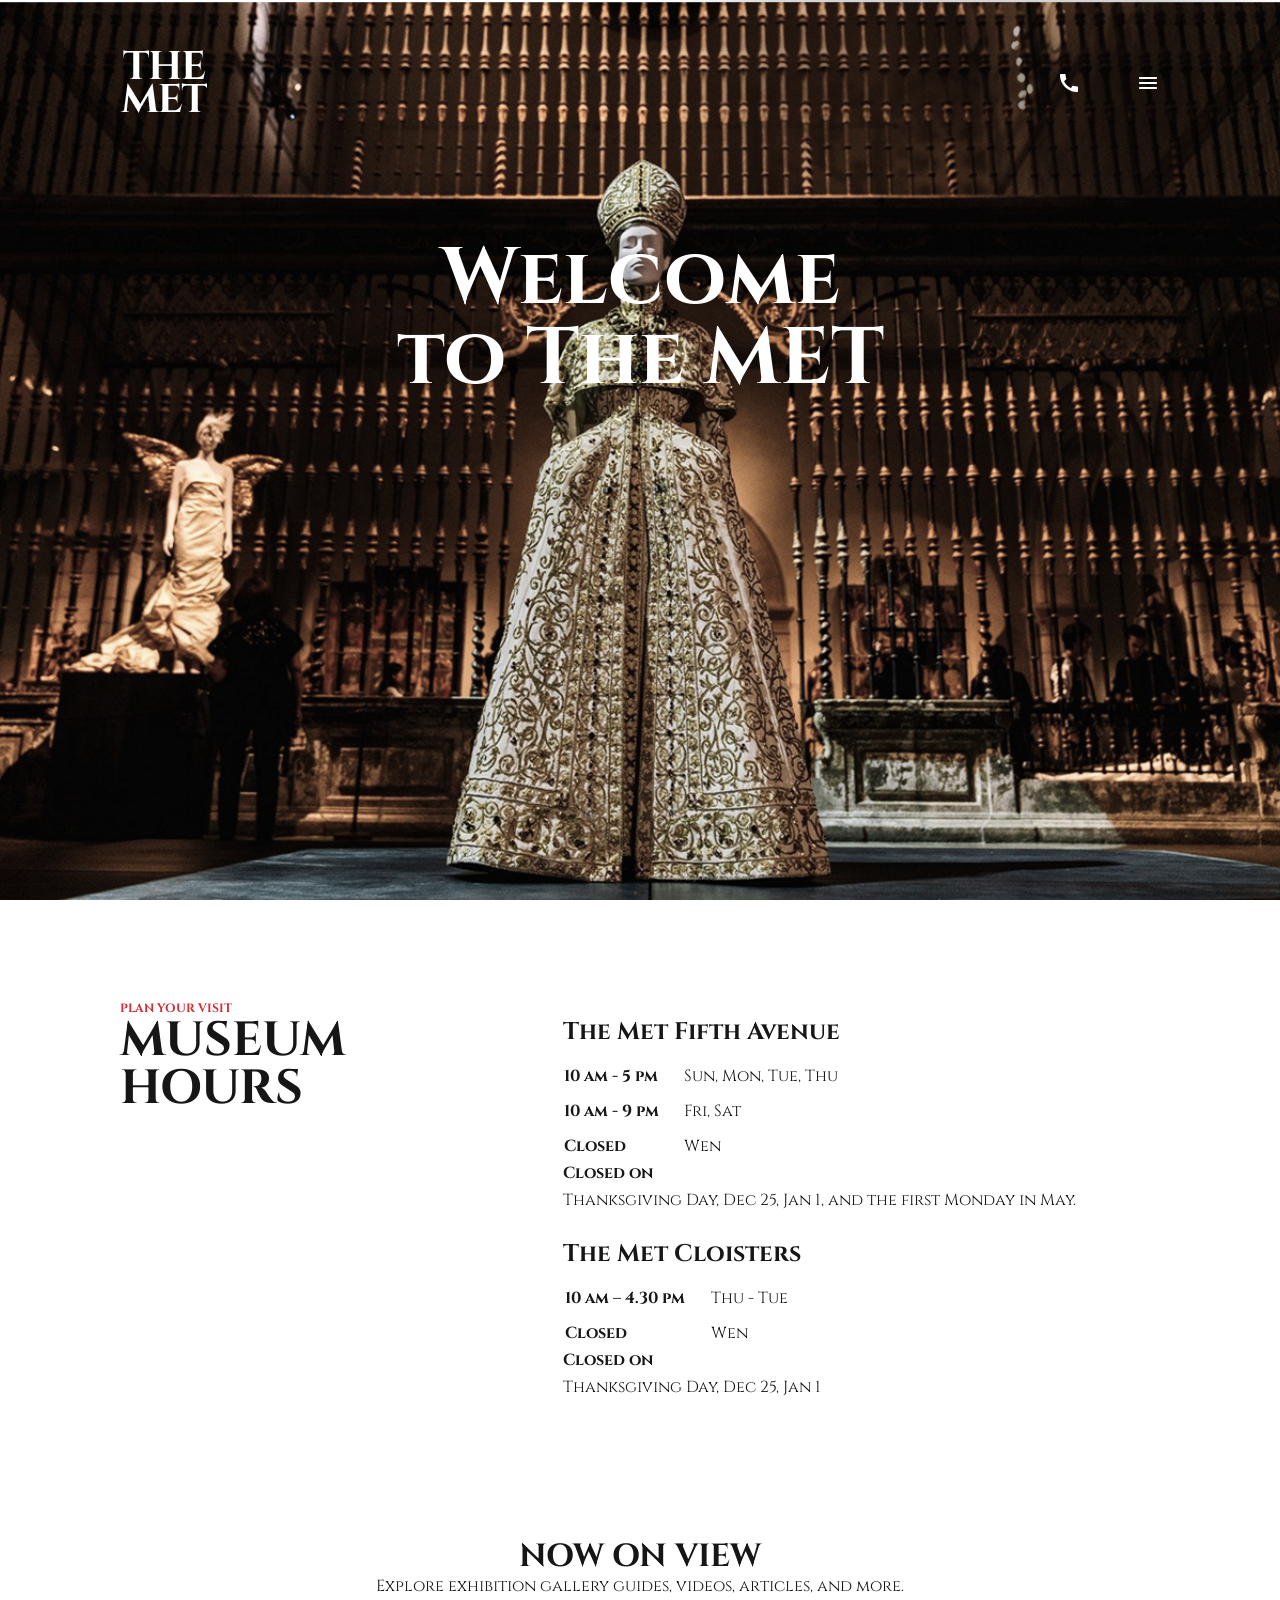
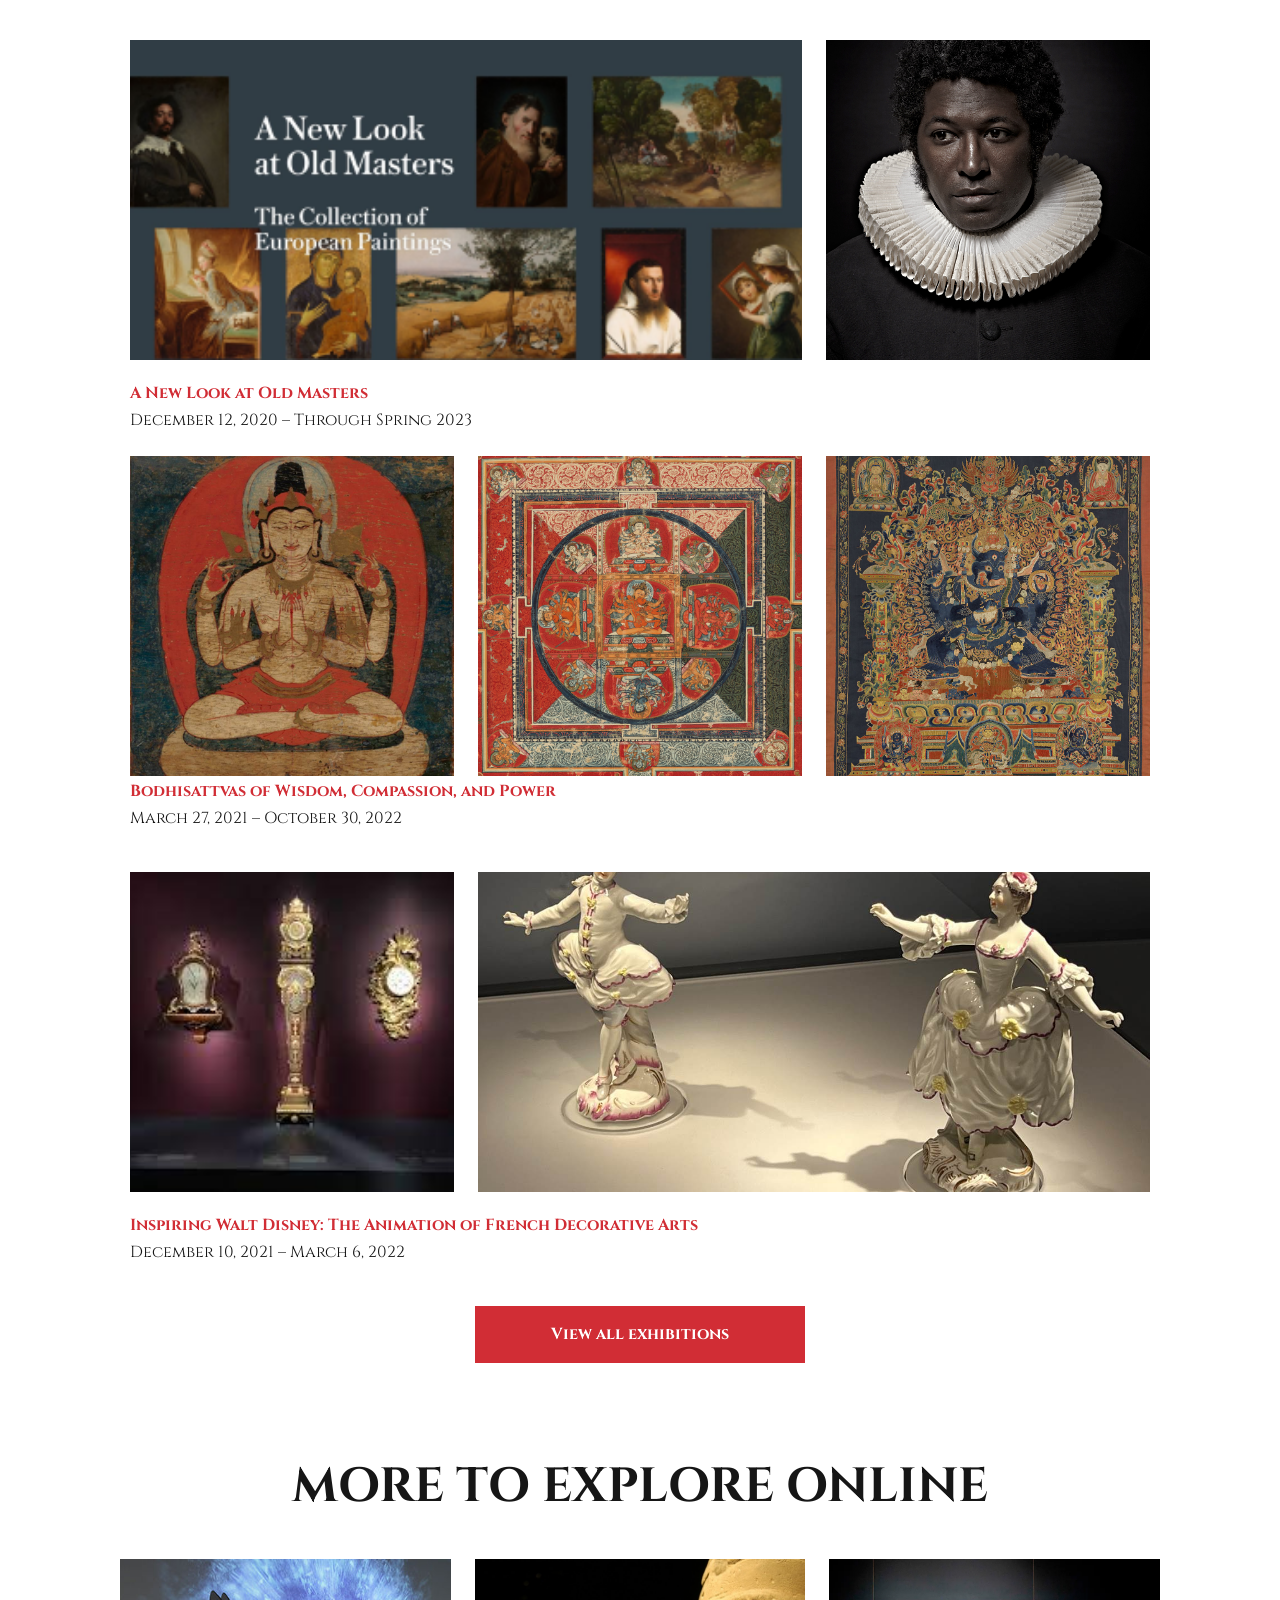
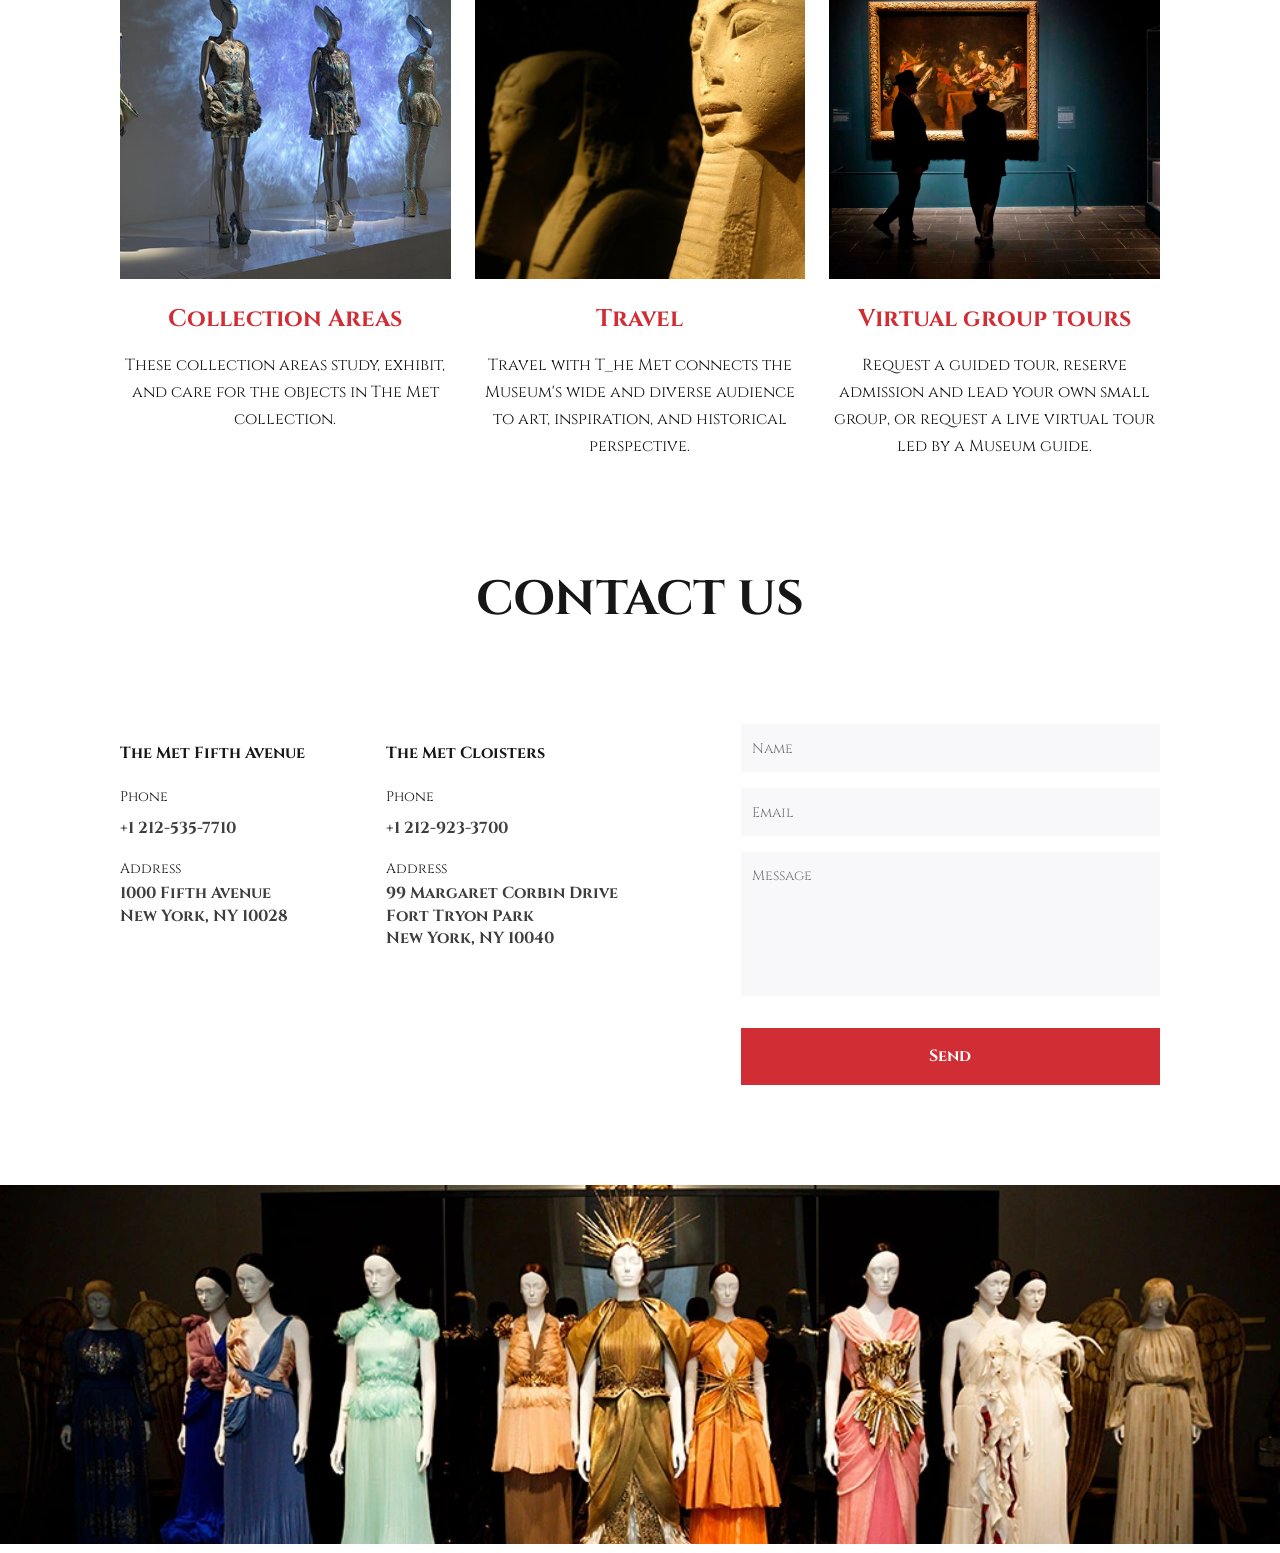
==== index.html @ 15f230c7 "make build" ====
<!doctype html><html lang="en" class="page"><head><meta charset="utf-8"><meta name="viewport" content="width=device-width, initial-scale=1.0"><title>THE MET</title><link rel="preconnect" href="https://fonts.googleapis.com"><link rel="preconnect" href="https://fonts.gstatic.com"><link href="https://fonts.googleapis.com/css2?family=Cinzel:wght@400..900&display=swap" rel="stylesheet"><link rel="stylesheet" href="index.8cf50c4e.css"><link rel="icon" type="image/x-icon" href="THE%20MET.6ae6bd70.png"><script src="index.cabb280d.js" defer></script></head><body class="page__body"> <header class="header"> <div class="top-bar"> <a href="#" class="logo-link"> <img src="THE%20MET.6ae6bd70.png" alt="MET logo" class="logo-img"> </a> <div class="top-bar__icons"> <div class="phone-wrapper"> <a href="#" class="icon icon--phone"></a> <div class="top-bar__numbers"> <p class="top-bar__numbers__phone-description"> THE MET FIFTH AVENUE </p> <a href="tel:+1 212-535-7710" class="numbers__phone-number"> +1 212-535-7710 </a> <p class="top-bar__numbers__phone-description"> THE MET CLOISTERS </p> <a href="tel:+1 212-923-3700" class="numbers__phone-number"> +1 212-923-3700 </a> </div> </div> <a href="#menu" class="icon icon--menu"></a> </div> </div> <h1 class="top-bar__title"> Welcome <br> to The MET </h1> </header> <aside id="menu" class="menu page__menu"> <div class="top-bar"> <a href="#" class="logo-link"> <img src="THE%20MET.6ae6bd70.png" alt="MET logo"> </a> <a href="#" class="icon icon--close"></a> </div> <div class="menu__content"> <nav class="nav"> <ul class="nav__list"> <li class="nav__item"> <a class="nav__link" href="#H"> HOME </a> </li> <li class="nav__item"> <a class="nav__link" href="#ABOUT-US"> ABOUT US </a> </li> <li class="nav__item"> <a class="nav__link" href="#NOW-ON-VIEW"> NOW ON VIEW </a> </li> <li class="nav__item"> <a class="nav__link" href="#EXPLORE-ONELINE"> EXPLORE ONELINE </a> </li> <li class="nav__item"> <a class="nav__link" href="#CONTACTS"> CONTACTS </a> </li> </ul> </nav> <p class="menu__phone-description">THE MET FIFTH AVENUE</p> <a href="tel:+1 212-535-7710" class="menu__phone-number"> +1 212-535-7710 </a> <p class="menu__phone-description">THE MET CLOISTERS</p> <a href="tel:+1 212-923-3700" class="menu__phone-number"> +1 212-923-3700 </a> <a href="#" class="call-to-order"> <span class="call-to-order--text">CALL TO ORDER</span> </a> </div> </aside> <main> <section class="about-us" id="ABOUT-US"> <span class="about-us__subtitle">Plan your visit</span> <h2 class="section__title">Museum hours</h2> <div class="about-us__content"> <h3 class="about-us__schedule__title">The Met Fifth Avenue</h3> <div class="grid-wrapper"> <ul class="work-time"> <li class="work-time__element">10 am - 5 pm</li> <li class="work-time__element">10 am - 9 pm</li> <li class="work-time__element">Closed</li> </ul> <ul class="work-days"> <li class="work-days__element">Sun, Mon, Tue, Thu</li> <li class="work-days__element">Fri, Sat</li> <li class="work-days__element">Wen</li> </ul> </div> <span class="closed-on">Closed on</span> <p class="closed-on-days"> Thanksgiving Day, Dec 25, Jan 1, and the first Monday in May. </p> <h3 class="about-us__cloisters__title">The Met Cloisters</h3> <div class="cinczel__grid-wrapper"> <ul class="work-time"> <li class="work-time__element">10 am – 4.30 pm</li> <li class="work-time__element">Closed</li> </ul> <ul class="work-days"> <li class="work-days__element">Thu - Tue</li> <li class="work-days__element">Wen</li> </ul> </div> <span class="closed-on">Closed on</span> <p class="closed-on-days">Thanksgiving Day, Dec 25, Jan 1</p> </div> </section> <section class="now-on-view" id="NOW-ON-VIEW"> <div class="now-on-view__wrapper"> <h2 class="now-on-view__title title">Now On View</h2> <span class="now-on-view__subtitle subtitle"> Explore exhibition gallery guides, videos, articles, and more. </span> <article class="category"> <div class="category__photos"> <a href="#" class="category__link category__link--wide"> <img src="works.ef7b25f0.png" alt="photo" class="category__photo category__photo--wide"> </a> <a href="#" class="category__link category__link--square"> <img src="photo2.b50f4a72.png" alt="photo" class="category__photo category__photo--square"> </a> </div> <h3 class="category__description">A New Look at Old Masters</h3> <span class="category__data"> December 12, 2020 – Through Spring 2023 </span> </article> <article class="category"> <div class="category__photos category__photos--mid"> <a href="#" class="category__link category__link--small"> <img src="photo3.63964878.png" alt="photo" class="category__photo category__photo--small"> </a> <a href="#" class="category__link category__link--small"> <img src="photo4.34d920ac.png" alt="photo" class="category__photo category__photo--small"> </a> <a href="#" class="category__link category__link--none"> <img src="photo5.73bccd0c.png" alt="photo" class="category__photo category__photo--small"> </a> </div> <h3 class="category__description"> Bodhisattvas of Wisdom, Compassion, and Power </h3> <span class="category__data"> March 27, 2021 – October 30, 2022 </span> </article> <article class="category"> <div class="category__photos"> <a href="#" class="category__link--square cateogry__link"> <img src="photo6.1eeae423.png" alt="photo" class="category__photo category__photo--square"> </a> <a href="#" class="category__link--wide cateogry__link"> <img src="photo7.1bf94be8.png" alt="photo" class="category__photo category__photo--wide"> </a> </div> <h3 class="category__description"> Inspiring Walt Disney: The Animation of French Decorative Arts </h3> <span class="category__data"> December 10, 2021 – March 6, 2022 </span> </article> <button class="button now-on-view__button"> View all exhibitions </button> </div> </section> <section class="explore-oneline" id="EXPLORE-ONELINE"> <h2 class="section__title section__title--center"> More to Explore Online </h2> <div class="card__wrapper"> <article class="card"> <img src="more-to-explore-photo1.9f0a8507.png" alt="card-photo" class="card__photo"> <h3 class="card__title">Collection Areas</h3> <p class="card__description"> These collection areas study, exhibit, and care for the objects in The Met collection. </p> </article> <article class="card"> <img src="more-to-explore-photo2.6fdd510c.png" alt="card-photo" class="card__photo"> <h3 class="card__title">Travel</h3> <p class="card__description"> Travel with T_he Met connects the Museum's wide and diverse audience to art, inspiration, and historical perspective. </p> </article> <article class="card"> <img src="more-to-explore-photo3.2ac6b39e.png" alt="card-photo" class="card__photo"> <h3 class="card__title">Virtual group tours</h3> <p class="card__description"> Request a guided tour, reserve admission and lead your own small group, or request a live virtual tour led by a Museum guide. </p> </article> </div> </section> <section class="contacts" id="CONTACTS"> <h2 class="section__title section__title--center">Contact us</h2> <div class="contacts__wrapper"> <article class="contacts__block"> <h3 class="contacts__title">The Met Fifth Avenue</h3> <p class="contacts__phone">Phone</p> <a href="tel:+1 212-535-7710" class="contacts__phone-number"> +1 212-535-7710 </a> <span class="contacts__adress">Address</span> <a class="contacts__adress-location" href="https://www.google.com/maps?q=1000+Fifth+Avenue,+New+York,+NY+10028" target="_blank" rel="noopener noreferrer"> 1000 Fifth Avenue <br> New York, NY 10028 </a> </article> <article class="contacts__block contacts__block--row"> <h3 class="contacts__title">The Met Cloisters</h3> <p class="contacts__phone">Phone</p> <a href="tel:+1 212-923-3700" class="contacts__phone-number"> +1 212-923-3700 </a> <span class="contacts__adress">Address</span> <a class="contacts__adress-location" href="https://www.google.com/maps?q=99+Margaret+Corbin+Drive+Fort+Tryon+Park,+New+York,+NY+10040" target="_blank" rel="noopener noreferrer"> 99 Margaret Corbin Drive Fort Tryon Park <br> New York, NY 10040 </a> </article> <form action="submit" class="contacts__form" onsubmit="this.reset(); return false;"> <input type="text" name="Name" placeholder="Name" required> <input type="email" name="Email" placeholder="Email" required> <textarea type="text" name="Message" placeholder="Message" class="large-input" required></textarea> <button class="button contacts__submit-button">Send</button> </form> </div> </section> </main> <footer class="footer"> <img src="footer-photo.76eab31d.png" alt="photo" class="footer__photo"> </footer> </body></html>
---- index.8cf50c4e.css ----
section{margin-top:100px}.section__title{color:#161616;text-transform:uppercase;margin:0;font-size:32px;font-weight:700;line-height:100%}@media (min-width:744px){.section__title{font-size:48px}}.section__title--center{text-align:center}@media (min-width:744px){.contacts__wrapper{--columns:6;column-gap:24px;padding-left:72px;padding-right:72px}}@media (min-width:1260px){.contacts__wrapper{--columns:12;padding-left:120px;padding-right:120px}}@media (min-width:744px){.contacts__block{grid-column:1/4;height:185px}.contacts__block.contacts__block--row{margin-top:-185px}}@media (min-width:1260px){.contacts__block.contacts__block--row{grid-column:4/7;margin-top:0}}.contacts__adress-location{color:#3e3e3e;margin:0;font-size:16px;font-weight:700;line-height:140%}@media (min-width:744px){.contacts__form{grid-area:1/4/auto/-1}}@media (min-width:1260px){.contacts__form{grid-column:8/-1}}.contacts__form textarea{box-sizing:border-box;color:#7e7e83;transition-duration:.3s ease;background-color:#f8f8fa;border:0;height:48px;padding-top:14px;padding-left:11px;font-family:Cinzel,sans-serif;font-size:14px;line-height:20px}.about-us{box-sizing:border-box;--columns:2;grid-auto-rows:auto;grid-template-columns:repeat(var(--columns),1fr);column-gap:20px;padding-left:20px;padding-right:20px;display:grid}@media (min-width:744px){.about-us{--columns:6;column-gap:24px;padding-left:72px;padding-right:72px}}@media (min-width:1260px){.about-us{--columns:12;padding-left:120px;padding-right:120px}}.about-us .section__title{grid-column:1/-1}@media (min-width:744px){.about-us .section__title{grid-column:1/3;font-size:48px;line-height:100%}}@media (min-width:1260px){.about-us .section__title{grid-column:1/6}}.about-us .about-us__content{grid-column:1/-1}@media (min-width:744px){.about-us .about-us__content{grid-column:4/7}}@media (min-width:1260px){.about-us .about-us__content{grid-column:6/13}}.about-us__subtitle{color:#d12d35;text-transform:uppercase;grid-column:1/-1;font-size:12px;font-weight:700;line-height:140%}@media (min-width:744px){.about-us__subtitle{grid-column:1/3}}@media (min-width:1260px){.about-us__subtitle{grid-column:1/6}}.about-us__schedule__title{color:#161616;margin:40px 0 0;font-size:24px;line-height:30px}@media (min-width:744px){.about-us__schedule__title{margin:0}}.about-us__cloisters__title{color:#161616;margin:25px 0 0;font-size:24px;line-height:30px}.about-us .closed-on{color:#161616;font-size:16px;font-weight:700;line-height:27px}.about-us .closed-on-days{margin:0}.grid-wrapper,.cinczel__grid-wrapper{-ms-flex-align:center;align-items:center;justify-items:center;column-gap:24px;margin-top:16px;display:grid}@media (min-width:744px){.grid-wrapper,.cinczel__grid-wrapper{--columns:6;column-gap:24px}}@media (min-width:1260px){.grid-wrapper,.cinczel__grid-wrapper{--columns:6}}.grid-wrapper{grid-template-columns:96px 155px}.cinczel__grid-wrapper{grid-template-columns:124px 77px}.work-time,.work-days{-ms-flex-direction:column;flex-direction:column;gap:8px;margin:0;padding:0;font-size:16px;line-height:27px;list-style:none;display:-ms-flexbox;display:flex}.work-time{color:#161616;grid-column:1;font-weight:700}.work-days{color:#161616;grid-column:2;font-weight:400}.now-on-view__wrapper{box-sizing:border-box;--columns:2;grid-auto-rows:auto;grid-template-columns:repeat(var(--columns),1fr);column-gap:20px;width:100%;margin:0 auto;padding-left:20px;padding-right:20px;display:grid}@media (min-width:744px){.now-on-view__wrapper{--columns:6;column-gap:24px;padding-left:72px;padding-right:72px}}@media (min-width:1260px){.now-on-view__wrapper{--columns:12;margin-top:140px;padding-left:120px;padding-right:120px}}.now-on-view__title{color:#161616;text-transform:uppercase;text-align:center;grid-column:1/-1;margin:0;font-size:32px;font-weight:700;line-height:100%}.now-on-view__subtitle{color:#161616;text-align:center;grid-column:1/-1;width:60%;margin:0 auto;font-size:16px;font-weight:400;line-height:27px}.now-on-view__button{color:#fff;background-color:#d12d35;border:0;grid-column:1/-1;margin-top:40px;padding-top:15px;padding-bottom:15px;font-family:Cinzel,sans-serif;font-size:16px;font-weight:700;line-height:27px}@media (min-width:744px){.now-on-view__button{grid-column:2/6}}@media (min-width:1260px){.now-on-view__button{grid-column:5/9}}.category{-ms-flex-direction:column;flex-direction:column;grid-column:1/-1;-ms-flex-pack:center;justify-content:center;-ms-flex-align:center;align-items:center;display:-ms-flexbox;display:flex}.category__photos{grid-column:1/-1;-ms-flex-pack:center;justify-content:center;-ms-flex-align:center;align-items:center;gap:20px;width:100%;margin-top:40px;margin-bottom:20px;display:-ms-flexbox;display:flex}@media (min-width:1260px){.category__photos{grid-column:1/-1;-ms-flex-pack:center;justify-content:center;gap:24px}}.category__photos--mid{gap:8px;height:87px}@media (min-width:744px){.category__photos--mid{gap:24px;height:284px}}.category__link{width:100%;height:130px;display:block}.category__link--wide{width:100%}@media (min-width:744px){.category__link--wide{width:392px;height:186px}}@media (min-width:1260px){.category__link--wide{width:672px;height:320px}}.category__link--square{width:100%}@media (min-width:744px){.category__link--square{width:184px;height:186px}}@media (min-width:1260px){.category__link--square{width:324px;height:320px}}.category__link--none{-ms-flex-pack:center;justify-content:center;-ms-flex-align:center;align-items:center;display:-ms-flexbox;display:flex}@media (min-width:744px){.category__link--none{display:none}}@media (min-width:1260px){.category__link--none{width:324px;height:320px;display:block}}.category__link--small{-ms-flex-pack:center;justify-content:center;-ms-flex-align:center;align-items:center;height:87px;display:-ms-flexbox;display:flex}@media (min-width:744px){.category__link--small{width:288px;height:284px}}@media (min-width:1260px){.category__link--small{width:324px;height:320px}}.category__photo{object-fit:cover;width:100%;height:130px}.category__photo--small{width:100%;height:87px}@media (min-width:744px){.category__photo--small{width:288px;height:284px}}@media (min-width:1260px){.category__photo--small{width:324px;height:320px}}.category__photo--wide{width:100%}@media (min-width:744px){.category__photo--wide{width:392px;height:186px}}@media (min-width:1260px){.category__photo--wide{width:672px;height:320px}}.category__photo--square{width:100%}@media (min-width:744px){.category__photo--square{width:184px;height:186px}}@media (min-width:1260px){.category__photo--square{width:324px;height:320px}}.category__description{color:#d12d35;width:100%;margin:0;font-size:16px;font-weight:700;line-height:27px}@media (min-width:744px){.category__description{max-width:600px}}@media (min-width:1260px){.category__description{max-width:1020px}}.category__data{color:#161616;width:100%;font-size:16px;font-weight:400;line-height:27px}@media (min-width:744px){.category__data{max-width:600px}}@media (min-width:1260px){.category__data{max-width:1020px}}.card__wrapper{box-sizing:border-box;--columns:2;grid-auto-rows:auto;grid-template-columns:repeat(var(--columns),1fr);column-gap:20px;margin-top:40px;padding-left:20px;padding-right:20px;display:grid}@media (min-width:744px){.card__wrapper{--columns:6;column-gap:24px;padding-left:72px;padding-right:72px}}@media (min-width:1260px){.card__wrapper{--columns:12;padding-left:120px;padding-right:120px}}@media (min-width:744px){.card__wrapper{margin-top:48px}}.card__wrapper .card{box-sizing:border-box;grid-column:1/-1;max-width:100%}@media (min-width:744px){.card__wrapper .card{grid-column:2/6}}@media (min-width:1260px){.card__wrapper .card{grid-column:span 4}}.card__wrapper .card__title{color:#d12d35;text-align:center;margin-top:24px;margin-bottom:4px;font-size:24px;line-height:140%}.card__wrapper .card__description{color:#161616;text-align:center}.card__wrapper .card__photo{object-fit:cover;width:100%;max-width:100%;height:277px;display:block}@media (min-width:744px){.card__wrapper .card__photo{height:387px}}@media (min-width:1260px){.card__wrapper .card__photo{height:320px}}.contacts__wrapper{box-sizing:border-box;--columns:2;grid-auto-rows:auto;grid-template-columns:repeat(var(--columns),1fr);gap:40px 20px;margin-top:100px;padding-left:20px;padding-right:20px;display:grid}@media (min-width:744px){.contacts__wrapper{--columns:6;column-gap:24px;padding-left:72px;padding-right:72px}}@media (min-width:1260px){.contacts__wrapper{--columns:12;padding-left:120px;padding-right:120px}}.contacts__block{-ms-flex-direction:column;flex-direction:column;grid-column:span 2;max-width:237px;display:-ms-flexbox;display:flex}@media (min-width:744px){.contacts__block{grid-column:1/4;height:185px}.contacts__block.contacts__block--row{margin-top:-185px}}@media (min-width:1260px){.contacts__block.contacts__block--row{grid-column:4/7;margin-top:0}}.contacts__title{color:#161616;font-size:16px;font-weight:700;line-height:27px}.contacts__phone{color:#161616;margin:0;font-size:14px;line-height:27px}.contacts__phone-number{color:#3e3e3e;margin-top:5px;margin-bottom:5px;font-size:16px;font-weight:700;line-height:27px;text-decoration:none}.contacts__adress{color:#161616;margin:8px 0 0;font-size:14px;line-height:27px}.contacts__adress-location{color:#3e3e3e;margin:0;font-size:16px;font-weight:700;line-height:140%;text-decoration:none}.contacts__form{-ms-flex-direction:column;flex-direction:column;grid-column:span 2;gap:16px;display:-ms-flexbox;display:flex}@media (min-width:744px){.contacts__form{grid-area:1/4/auto/-1}}@media (min-width:1260px){.contacts__form{grid-column:8/-1}}.contacts__form input{box-sizing:border-box;color:#7e7e83;transition-duration:.3s ease;background-color:#f8f8fa;border:0;height:48px;padding-left:11px;font-family:Cinzel,sans-serif;font-size:14px;line-height:20px}.contacts__form input:hover{border:1px solid #d5d7de}.contacts__form input:focus{border:1px solid #161616}.contacts__form textarea{box-sizing:border-box;color:#7e7e83;transition-duration:.3s ease;resize:none;background-color:#f8f8fa;border:0;height:48px;padding-top:14px;padding-left:11px;font-family:Cinzel,sans-serif;font-size:14px;line-height:20px}.contacts__form textarea:hover{border:1px solid #d5d7de}.contacts__form textarea:focus{border:1px solid #161616}.contacts__form .large-input{height:144px}.contacts__submit-button{margin-top:16px}.button{color:#fff;background:#d12d35;border:0;padding-top:15px;padding-bottom:15px;font-family:Cinzel,sans-serif;font-size:16px;font-weight:700;line-height:27px;transition-duration:.3s}.button:hover{background-color:#ae1c23}.button:active{background-color:#eb343d}.page{color:#161616;scroll-behavior:smooth;font-family:Cinzel,sans-serif;font-size:16px;line-height:27px;transition-duration:.3s;overflow-x:hidden}.page__body{margin:0}.page:has(.page__menu:target){overflow:hidden}.top-bar{box-sizing:border-box;-ms-flex-pack:justify;justify-content:space-between;-ms-flex-align:center;align-items:center;width:100%;padding:25px 20px;display:-ms-flexbox;display:flex}@media (min-width:744px){.top-bar{padding:40px 72px}}@media (min-width:1260px){.top-bar{padding:50px 120px}}.header{box-sizing:border-box;background-image:url(main-img.873a7366.png);background-position:50%;background-size:cover;-ms-flex-direction:column;flex-direction:column;gap:200px;height:100vh;display:-ms-flexbox;display:flex}@media (min-width:744px){.header{gap:105px}}@media (min-width:1260px){.header{gap:20px}}.page__menu{box-sizing:border-box;opacity:0;pointer-events:none;width:100vw;transition:transform .3s,opacity .3s;position:fixed;top:0;left:0;right:0;transform:translateY(-100%)}.page__menu:target{opacity:1;pointer-events:all;transform:translateY(0)}.icon{width:24px;height:24px;display:block}.icon--phone{background-image:url(Icon-Phone-call.1397116e.png)}.icon--menu{background-image:url(Icon-Burger-menu.2a2e46a4.png)}.top-bar__icons{gap:24px;display:-ms-flexbox;display:flex}@media (min-width:744px){.top-bar__icons{gap:55px}}.top-bar__title{text-align:center;color:#fff;width:100%;font-size:40px;font-weight:700;line-height:100%}@media (min-width:744px){.top-bar__title{font-size:64px}}@media (min-width:1260px){.top-bar__title{font-size:80px}}.icon--close{box-sizing:border-box;background-image:url(Icon-Close.f8c313b2.png);background-repeat:no-repeat}@media (min-width:1260px){.icon--close{margin-right:15px}}.menu{text-transform:uppercase;box-sizing:border-box;background-color:#d12d35;height:100vh;font-weight:700;position:fixed;top:0;right:0}.nav__list{-ms-flex-direction:column;flex-direction:column;gap:32px;margin-top:40px;margin-bottom:32px;padding:0;list-style:none;display:-ms-flexbox;display:flex}@media (min-width:744px){.nav__list{margin-top:0}}@media (min-width:1260px){.nav__list{margin-bottom:48px}}.menu__phone-number,.menu__phone-description{color:#fff;font-size:16px;line-height:27px;text-decoration:none}.call-to-order{color:#fff;letter-spacing:2px;margin-top:16px;font-size:12px;line-height:27px;text-decoration:none;display:block}.call-to-order--text{position:relative}.call-to-order--text:before{content:"";background-color:#fff;width:100%;height:1px;position:absolute;bottom:-8px;left:0}.nav__link{color:#fff;letter-spacing:2px;font-size:22px;line-height:22px;text-decoration:none;position:relative}.nav__link:after{content:"";background-color:#fff;width:0;height:1px;position:absolute;bottom:-8px;left:0}.nav__link:hover:after{content:"";background-color:#fff;width:100%;height:1px;transition-duration:.3s;position:absolute;bottom:-8px;left:0}.menu__content{margin-left:20px;margin-right:20px}@media (min-width:744px){.menu__content{margin-top:0;margin-left:72px;margin-right:72px}}@media (min-width:1260px){.menu__content{margin-left:120px;margin-right:120px}}.logo-link{width:87px;height:65px;transition:transform .3s}@media (min-width:744px){.logo-link{background:url(Big-logo.6fe38a49.png) no-repeat}.logo-link img{display:none}.logo-link:hover{transform:scale(1.2)}}.top-bar__numbers{text-align:right;color:#fff;z-index:1;opacity:0;visibility:hidden;-ms-flex-pack:justify;justify-content:space-between;width:201px;height:116px;font-size:16px;font-weight:700;line-height:27px;transition:opacity .3s,visibility .3s;position:absolute;top:-35px;right:80px}.top-bar__numbers__phone-description{color:#fff;width:201px;margin:0}.top-bar__numbers .numbers__phone-number{color:#fff;text-decoration:none}.phone-wrapper{position:relative}.phone-wrapper:hover .top-bar__numbers{opacity:1;visibility:visible;pointer-events:auto;-ms-flex-direction:column;flex-direction:column;display:-ms-flexbox;display:flex}.footer{width:100%;height:180px;margin-top:100px}@media (min-width:744px){.footer{height:359px}}.footer__photo{object-fit:cover;width:100%;height:100%}img{transition:transform .3s}img:hover{transform:scale(1.1)}
/*# sourceMappingURL=index.8cf50c4e.css.map */
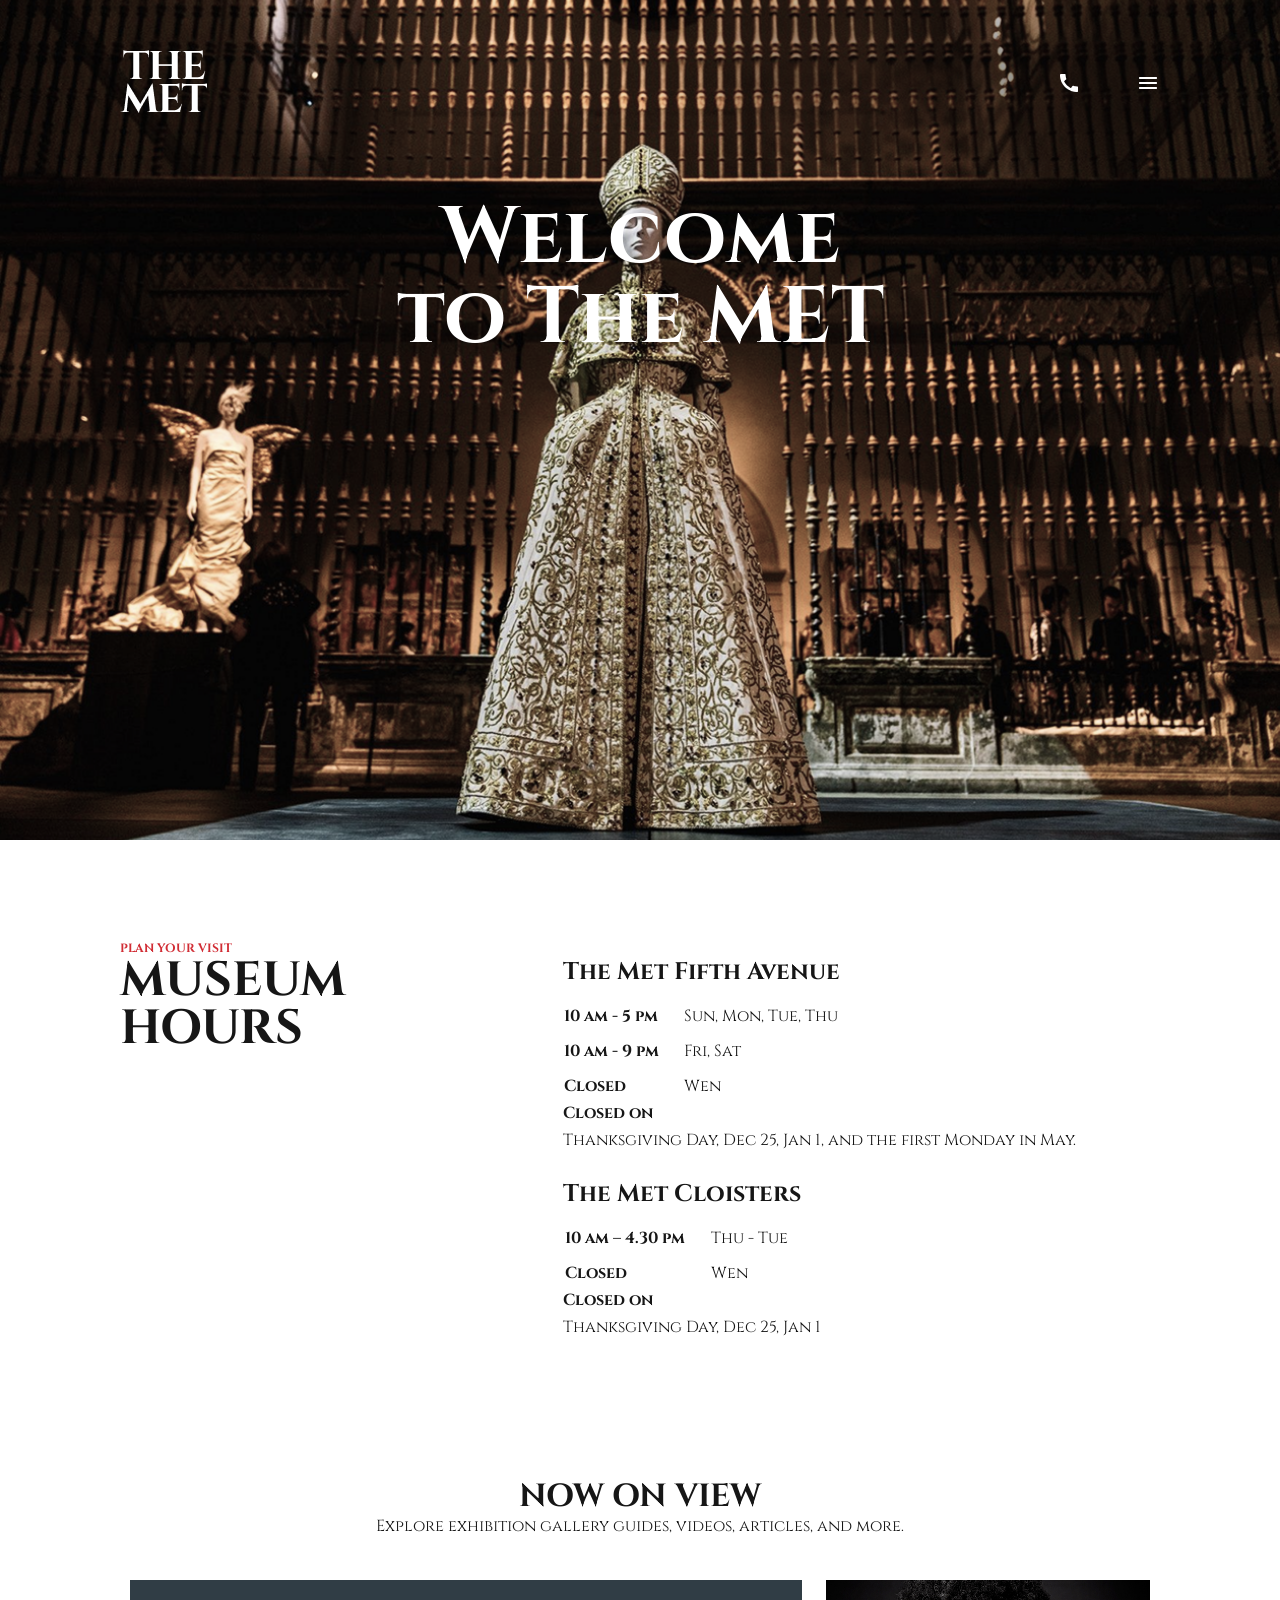
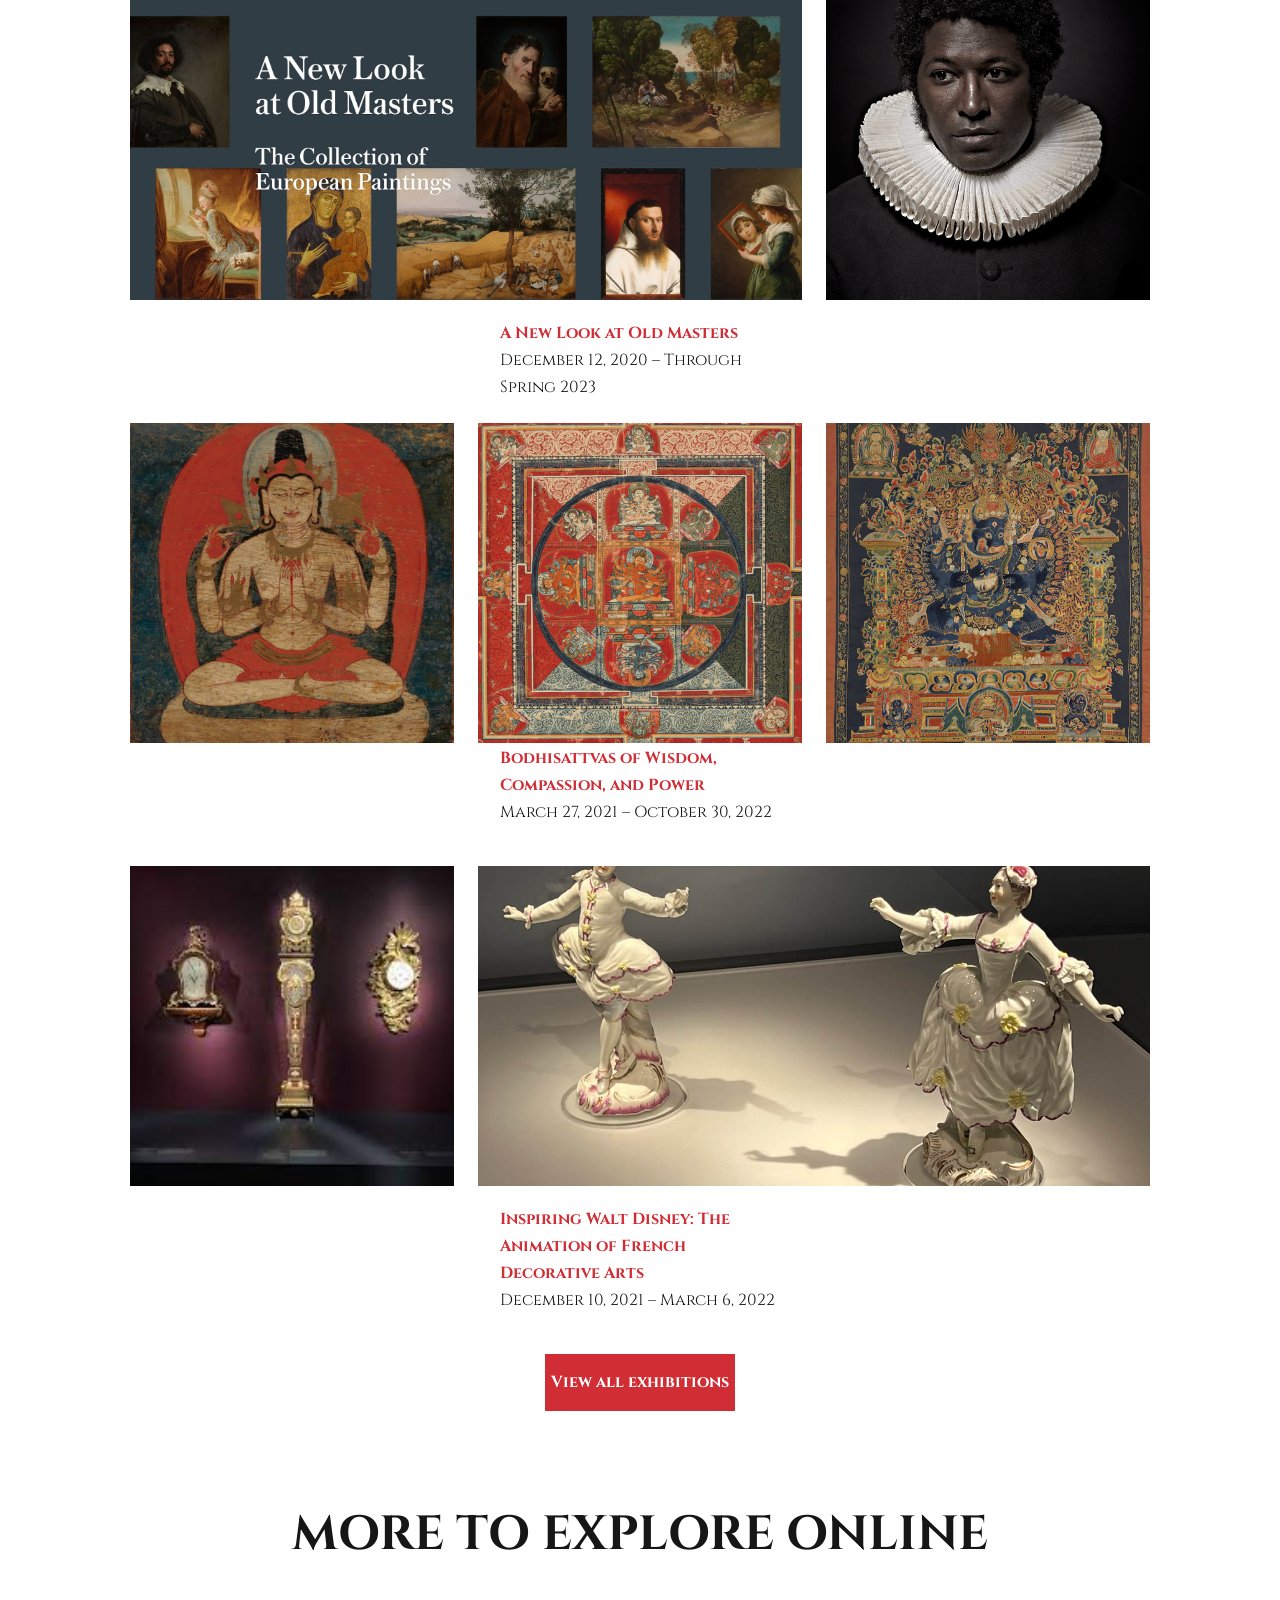
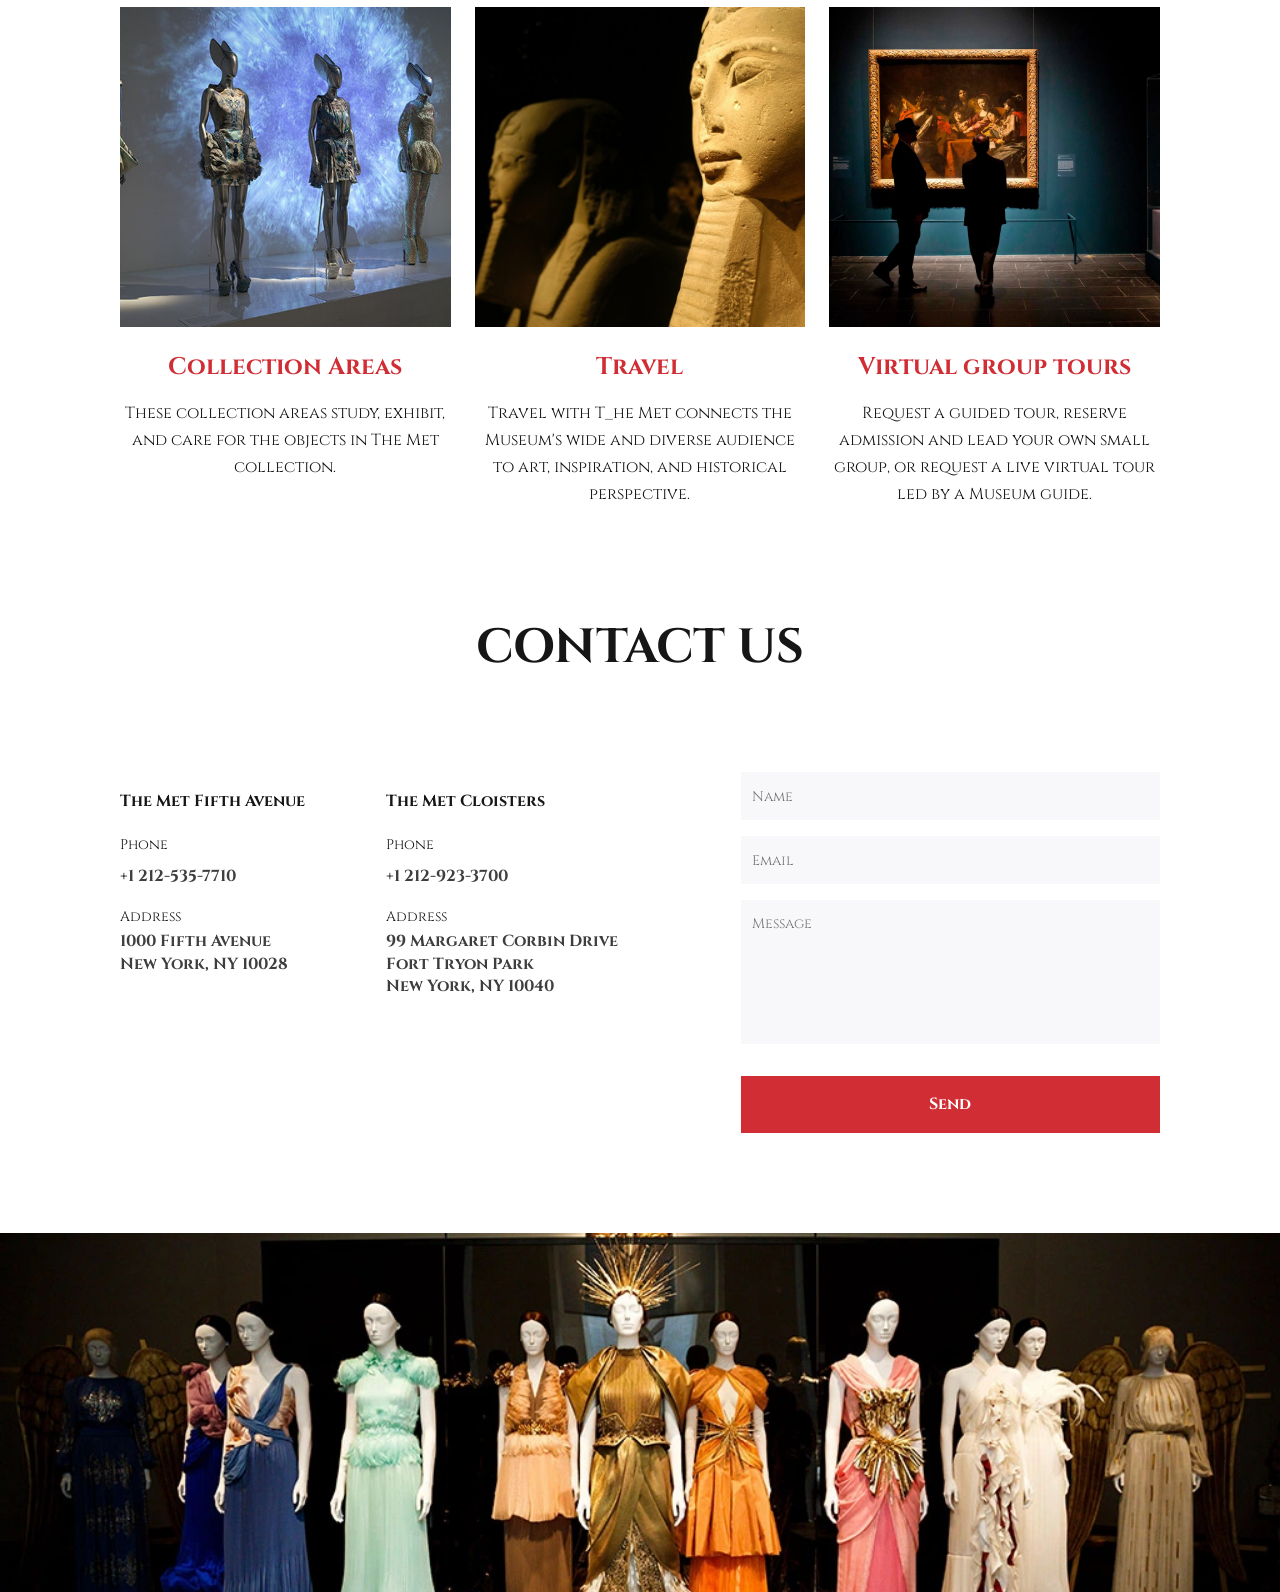
==== commit 284a2a95: "make build" ====
--- a/index.html
+++ b/index.html
@@ -1 +1 @@
-<!doctype html><html lang="en" class="page"><head><meta charset="utf-8"><meta name="viewport" content="width=device-width, initial-scale=1.0"><title>THE MET</title><link rel="preconnect" href="https://fonts.googleapis.com"><link rel="preconnect" href="https://fonts.gstatic.com"><link href="https://fonts.googleapis.com/css2?family=Cinzel:wght@400..900&display=swap" rel="stylesheet"><link rel="stylesheet" href="index.8cf50c4e.css"><link rel="icon" type="image/x-icon" href="THE%20MET.6ae6bd70.png"><script src="index.cabb280d.js" defer></script></head><body class="page__body"> <header class="header"> <div class="top-bar"> <a href="#" class="logo-link"> <img src="THE%20MET.6ae6bd70.png" alt="MET logo" class="logo-img"> </a> <div class="top-bar__icons"> <div class="phone-wrapper"> <a href="#" class="icon icon--phone"></a> <div class="top-bar__numbers"> <p class="top-bar__numbers__phone-description"> THE MET FIFTH AVENUE </p> <a href="tel:+1 212-535-7710" class="numbers__phone-number"> +1 212-535-7710 </a> <p class="top-bar__numbers__phone-description"> THE MET CLOISTERS </p> <a href="tel:+1 212-923-3700" class="numbers__phone-number"> +1 212-923-3700 </a> </div> </div> <a href="#menu" class="icon icon--menu"></a> </div> </div> <h1 class="top-bar__title"> Welcome <br> to The MET </h1> </header> <aside id="menu" class="menu page__menu"> <div class="top-bar"> <a href="#" class="logo-link"> <img src="THE%20MET.6ae6bd70.png" alt="MET logo"> </a> <a href="#" class="icon icon--close"></a> </div> <div class="menu__content"> <nav class="nav"> <ul class="nav__list"> <li class="nav__item"> <a class="nav__link" href="#H"> HOME </a> </li> <li class="nav__item"> <a class="nav__link" href="#ABOUT-US"> ABOUT US </a> </li> <li class="nav__item"> <a class="nav__link" href="#NOW-ON-VIEW"> NOW ON VIEW </a> </li> <li class="nav__item"> <a class="nav__link" href="#EXPLORE-ONELINE"> EXPLORE ONELINE </a> </li> <li class="nav__item"> <a class="nav__link" href="#CONTACTS"> CONTACTS </a> </li> </ul> </nav> <p class="menu__phone-description">THE MET FIFTH AVENUE</p> <a href="tel:+1 212-535-7710" class="menu__phone-number"> +1 212-535-7710 </a> <p class="menu__phone-description">THE MET CLOISTERS</p> <a href="tel:+1 212-923-3700" class="menu__phone-number"> +1 212-923-3700 </a> <a href="#" class="call-to-order"> <span class="call-to-order--text">CALL TO ORDER</span> </a> </div> </aside> <main> <section class="about-us" id="ABOUT-US"> <span class="about-us__subtitle">Plan your visit</span> <h2 class="section__title">Museum hours</h2> <div class="about-us__content"> <h3 class="about-us__schedule__title">The Met Fifth Avenue</h3> <div class="grid-wrapper"> <ul class="work-time"> <li class="work-time__element">10 am - 5 pm</li> <li class="work-time__element">10 am - 9 pm</li> <li class="work-time__element">Closed</li> </ul> <ul class="work-days"> <li class="work-days__element">Sun, Mon, Tue, Thu</li> <li class="work-days__element">Fri, Sat</li> <li class="work-days__element">Wen</li> </ul> </div> <span class="closed-on">Closed on</span> <p class="closed-on-days"> Thanksgiving Day, Dec 25, Jan 1, and the first Monday in May. </p> <h3 class="about-us__cloisters__title">The Met Cloisters</h3> <div class="cinczel__grid-wrapper"> <ul class="work-time"> <li class="work-time__element">10 am – 4.30 pm</li> <li class="work-time__element">Closed</li> </ul> <ul class="work-days"> <li class="work-days__element">Thu - Tue</li> <li class="work-days__element">Wen</li> </ul> </div> <span class="closed-on">Closed on</span> <p class="closed-on-days">Thanksgiving Day, Dec 25, Jan 1</p> </div> </section> <section class="now-on-view" id="NOW-ON-VIEW"> <div class="now-on-view__wrapper"> <h2 class="now-on-view__title title">Now On View</h2> <span class="now-on-view__subtitle subtitle"> Explore exhibition gallery guides, videos, articles, and more. </span> <article class="category"> <div class="category__photos"> <a href="#" class="category__link category__link--wide"> <img src="works.ef7b25f0.png" alt="photo" class="category__photo category__photo--wide"> </a> <a href="#" class="category__link category__link--square"> <img src="photo2.b50f4a72.png" alt="photo" class="category__photo category__photo--square"> </a> </div> <h3 class="category__description">A New Look at Old Masters</h3> <span class="category__data"> December 12, 2020 – Through Spring 2023 </span> </article> <article class="category"> <div class="category__photos category__photos--mid"> <a href="#" class="category__link category__link--small"> <img src="photo3.63964878.png" alt="photo" class="category__photo category__photo--small"> </a> <a href="#" class="category__link category__link--small"> <img src="photo4.34d920ac.png" alt="photo" class="category__photo category__photo--small"> </a> <a href="#" class="category__link category__link--none"> <img src="photo5.73bccd0c.png" alt="photo" class="category__photo category__photo--small"> </a> </div> <h3 class="category__description"> Bodhisattvas of Wisdom, Compassion, and Power </h3> <span class="category__data"> March 27, 2021 – October 30, 2022 </span> </article> <article class="category"> <div class="category__photos"> <a href="#" class="category__link--square cateogry__link"> <img src="photo6.1eeae423.png" alt="photo" class="category__photo category__photo--square"> </a> <a href="#" class="category__link--wide cateogry__link"> <img src="photo7.1bf94be8.png" alt="photo" class="category__photo category__photo--wide"> </a> </div> <h3 class="category__description"> Inspiring Walt Disney: The Animation of French Decorative Arts </h3> <span class="category__data"> December 10, 2021 – March 6, 2022 </span> </article> <button class="button now-on-view__button"> View all exhibitions </button> </div> </section> <section class="explore-oneline" id="EXPLORE-ONELINE"> <h2 class="section__title section__title--center"> More to Explore Online </h2> <div class="card__wrapper"> <article class="card"> <img src="more-to-explore-photo1.9f0a8507.png" alt="card-photo" class="card__photo"> <h3 class="card__title">Collection Areas</h3> <p class="card__description"> These collection areas study, exhibit, and care for the objects in The Met collection. </p> </article> <article class="card"> <img src="more-to-explore-photo2.6fdd510c.png" alt="card-photo" class="card__photo"> <h3 class="card__title">Travel</h3> <p class="card__description"> Travel with T_he Met connects the Museum's wide and diverse audience to art, inspiration, and historical perspective. </p> </article> <article class="card"> <img src="more-to-explore-photo3.2ac6b39e.png" alt="card-photo" class="card__photo"> <h3 class="card__title">Virtual group tours</h3> <p class="card__description"> Request a guided tour, reserve admission and lead your own small group, or request a live virtual tour led by a Museum guide. </p> </article> </div> </section> <section class="contacts" id="CONTACTS"> <h2 class="section__title section__title--center">Contact us</h2> <div class="contacts__wrapper"> <article class="contacts__block"> <h3 class="contacts__title">The Met Fifth Avenue</h3> <p class="contacts__phone">Phone</p> <a href="tel:+1 212-535-7710" class="contacts__phone-number"> +1 212-535-7710 </a> <span class="contacts__adress">Address</span> <a class="contacts__adress-location" href="https://www.google.com/maps?q=1000+Fifth+Avenue,+New+York,+NY+10028" target="_blank" rel="noopener noreferrer"> 1000 Fifth Avenue <br> New York, NY 10028 </a> </article> <article class="contacts__block contacts__block--row"> <h3 class="contacts__title">The Met Cloisters</h3> <p class="contacts__phone">Phone</p> <a href="tel:+1 212-923-3700" class="contacts__phone-number"> +1 212-923-3700 </a> <span class="contacts__adress">Address</span> <a class="contacts__adress-location" href="https://www.google.com/maps?q=99+Margaret+Corbin+Drive+Fort+Tryon+Park,+New+York,+NY+10040" target="_blank" rel="noopener noreferrer"> 99 Margaret Corbin Drive Fort Tryon Park <br> New York, NY 10040 </a> </article> <form action="submit" class="contacts__form" onsubmit="this.reset(); return false;"> <input type="text" name="Name" placeholder="Name" required> <input type="email" name="Email" placeholder="Email" required> <textarea type="text" name="Message" placeholder="Message" class="large-input" required></textarea> <button class="button contacts__submit-button">Send</button> </form> </div> </section> </main> <footer class="footer"> <img src="footer-photo.76eab31d.png" alt="photo" class="footer__photo"> </footer> </body></html>+<!doctype html><html lang="en" class="page"><head><meta charset="utf-8"><meta name="viewport" content="width=device-width, initial-scale=1.0"><title>THE MET</title><link rel="preconnect" href="https://fonts.googleapis.com"><link rel="preconnect" href="https://fonts.gstatic.com"><link href="https://fonts.googleapis.com/css2?family=Cinzel:wght@400..900&display=swap" rel="stylesheet"><link rel="stylesheet" href="index.708be965.css"><link rel="icon" type="image/x-icon" href="THE%20MET.6ae6bd70.png"><script src="index.cabb280d.js" defer></script></head><body class="page__body"> <header class="header"> <div class="top-bar"> <a href="#" class="logo-link"> <img src="THE%20MET.6ae6bd70.png" alt="MET logo" class="logo-img"> </a> <div class="top-bar__icons"> <div class="phone-wrapper"> <a href="#" class="icon icon--phone"></a> <div class="top-bar__numbers"> <p class="top-bar__numbers__phone-description"> THE MET FIFTH AVENUE </p> <a href="tel:+1 212-535-7710" class="numbers__phone-number"> +1 212-535-7710 </a> <p class="top-bar__numbers__phone-description"> THE MET CLOISTERS </p> <a href="tel:+1 212-923-3700" class="numbers__phone-number"> +1 212-923-3700 </a> </div> </div> <a href="#menu" class="icon icon--menu"></a> </div> </div> <h1 class="top-bar__title"> Welcome <br> to The MET </h1> </header> <aside id="menu" class="menu page__menu"> <div class="top-bar"> <a href="#" class="logo-link"> <img src="THE%20MET.6ae6bd70.png" alt="MET logo"> </a> <a href="#" class="icon icon--close"></a> </div> <div class="menu__content"> <nav class="nav"> <ul class="nav__list"> <li class="nav__item"> <a class="nav__link" href="#H"> HOME </a> </li> <li class="nav__item"> <a class="nav__link" href="#ABOUT-US"> ABOUT US </a> </li> <li class="nav__item"> <a class="nav__link" href="#NOW-ON-VIEW"> NOW ON VIEW </a> </li> <li class="nav__item"> <a class="nav__link" href="#EXPLORE-ONELINE"> EXPLORE ONELINE </a> </li> <li class="nav__item"> <a class="nav__link" href="#CONTACTS"> CONTACTS </a> </li> </ul> </nav> <p class="menu__phone-description">THE MET FIFTH AVENUE</p> <a href="tel:+1 212-535-7710" class="menu__phone-number"> +1 212-535-7710 </a> <p class="menu__phone-description">THE MET CLOISTERS</p> <a href="tel:+1 212-923-3700" class="menu__phone-number"> +1 212-923-3700 </a> <a href="tel:+1 212-923-3700" class="call-to-order"> <span class="call-to-order--text">CALL TO ORDER</span> </a> </div> </aside> <main> <section class="about-us" id="ABOUT-US"> <span class="about-us__subtitle">Plan your visit</span> <h2 class="section__title">Museum hours</h2> <div class="about-us__content"> <h3 class="about-us__schedule__title">The Met Fifth Avenue</h3> <div class="grid-wrapper"> <ul class="work-time"> <li class="work-time__element">10 am - 5 pm</li> <li class="work-time__element">10 am - 9 pm</li> <li class="work-time__element">Closed</li> </ul> <ul class="work-days"> <li class="work-days__element">Sun, Mon, Tue, Thu</li> <li class="work-days__element">Fri, Sat</li> <li class="work-days__element">Wen</li> </ul> </div> <span class="closed-on">Closed on</span> <p class="closed-on-days"> Thanksgiving Day, Dec 25, Jan 1, and the first Monday in May. </p> <h3 class="about-us__cloisters__title">The Met Cloisters</h3> <div class="cinczel__grid-wrapper"> <ul class="work-time"> <li class="work-time__element">10 am – 4.30 pm</li> <li class="work-time__element">Closed</li> </ul> <ul class="work-days"> <li class="work-days__element">Thu - Tue</li> <li class="work-days__element">Wen</li> </ul> </div> <span class="closed-on">Closed on</span> <p class="closed-on-days">Thanksgiving Day, Dec 25, Jan 1</p> </div> </section> <section class="now-on-view" id="NOW-ON-VIEW"> <div class="now-on-view__wrapper"> <h2 class="now-on-view__title title">Now On View</h2> <span class="now-on-view__subtitle subtitle"> Explore exhibition gallery guides, videos, articles, and more. </span> <article class="category"> <div class="category__photos"> <a href="#" class="category__link category__link--wide"> <picture class="category__photo-wrapper"> <source media="(min-width: 1260px)" srcset="works-desktop.bc9f3609.png"> <img src="works.ef7b25f0.png" alt="photo" class="category__photo category__photo--wide"> </picture> </a> <a href="#" class="category__link category__link--square"> <img src="photo2.b50f4a72.png" alt="photo" class="category__photo category__photo--square"> </a> </div> <h3 class="category__description">A New Look at Old Masters</h3> <span class="category__data"> December 12, 2020 – Through Spring 2023 </span> </article> <article class="category"> <div class="category__photos category__photos--mid"> <a href="#" class="category__link category__link--small"> <img src="photo3.63964878.png" alt="photo" class="category__photo category__photo--small"> </a> <a href="#" class="category__link category__link--small"> <img src="photo4.34d920ac.png" alt="photo" class="category__photo category__photo--small"> </a> <a href="#" class="category__link category__link--none"> <img src="photo5.73bccd0c.png" alt="photo" class="category__photo category__photo--small"> </a> </div> <h3 class="category__description"> Bodhisattvas of Wisdom, Compassion, and Power </h3> <span class="category__data"> March 27, 2021 – October 30, 2022 </span> </article> <article class="category"> <div class="category__photos"> <a href="#" class="category__link--square cateogry__link"> <img src="photo6.1eeae423.png" alt="photo" class="category__photo category__photo--square"> </a> <a href="#" class="category__link--wide cateogry__link"> <img src="photo7.1bf94be8.png" alt="photo" class="category__photo category__photo--wide"> </a> </div> <h3 class="category__description"> Inspiring Walt Disney: The Animation of French Decorative Arts </h3> <span class="category__data"> December 10, 2021 – March 6, 2022 </span> </article> <button class="button now-on-view__button"> View all exhibitions </button> </div> </section> <section class="explore-oneline" id="EXPLORE-ONELINE"> <h2 class="section__title section__title--center"> More to Explore Online </h2> <div class="card__wrapper"> <article class="card"> <img src="more-to-explore-photo1.9f0a8507.png" alt="card-photo" class="card__photo"> <h3 class="card__title">Collection Areas</h3> <p class="card__description"> These collection areas study, exhibit, and care for the objects in The Met collection. </p> </article> <article class="card"> <img src="more-to-explore-photo2.6fdd510c.png" alt="card-photo" class="card__photo"> <h3 class="card__title">Travel</h3> <p class="card__description"> Travel with T_he Met connects the Museum's wide and diverse audience to art, inspiration, and historical perspective. </p> </article> <article class="card"> <img src="more-to-explore-photo3.2ac6b39e.png" alt="card-photo" class="card__photo"> <h3 class="card__title">Virtual group tours</h3> <p class="card__description"> Request a guided tour, reserve admission and lead your own small group, or request a live virtual tour led by a Museum guide. </p> </article> </div> </section> <section class="contacts" id="CONTACTS"> <h2 class="section__title section__title--center">Contact us</h2> <div class="contacts__wrapper"> <article class="contacts__block"> <h3 class="contacts__title">The Met Fifth Avenue</h3> <p class="contacts__phone">Phone</p> <a href="tel:+1 212-535-7710" class="contacts__phone-number"> +1 212-535-7710 </a> <span class="contacts__adress">Address</span> <a class="contacts__adress-location" href="https://www.google.com/maps?q=1000+Fifth+Avenue,+New+York,+NY+10028" target="_blank" rel="noopener noreferrer"> 1000 Fifth Avenue <br> New York, NY 10028 </a> </article> <article class="contacts__block contacts__block--row"> <h3 class="contacts__title">The Met Cloisters</h3> <p class="contacts__phone">Phone</p> <a href="tel:+1 212-923-3700" class="contacts__phone-number"> +1 212-923-3700 </a> <span class="contacts__adress">Address</span> <a class="contacts__adress-location" href="https://www.google.com/maps?q=99+Margaret+Corbin+Drive+Fort+Tryon+Park,+New+York,+NY+10040" target="_blank" rel="noopener noreferrer"> 99 Margaret Corbin Drive Fort Tryon Park <br> New York, NY 10040 </a> </article> <form action="submit" class="contacts__form" onsubmit="this.reset(); return false;"> <input type="text" name="Name" placeholder="Name" required> <input type="email" name="Email" placeholder="Email" required> <textarea type="text" name="Message" placeholder="Message" class="large-input" required></textarea> <button class="button contacts__submit-button">Send</button> </form> </div> </section> </main> <footer class="footer"> <img src="footer-photo.76eab31d.png" alt="photo" class="footer__photo"> </footer> </body></html>
--- a/index.708be965.css
+++ b/index.708be965.css
@@ -0,0 +1,2 @@
+section{margin-top:100px}.section__title{color:#161616;text-transform:uppercase;margin:0;font-size:32px;font-weight:700;line-height:100%}@media (min-width:744px){.section__title{font-size:48px}}.section__title--center{text-align:center}@media (min-width:744px){.contacts__wrapper{--columns:6;column-gap:24px;padding-left:72px;padding-right:72px}}@media (min-width:1260px){.contacts__wrapper{--columns:12;padding-left:120px;padding-right:120px}}@media (min-width:744px){.contacts__block{grid-column:1/4;height:185px}.contacts__block.contacts__block--row{margin-top:-185px}}@media (min-width:1260px){.contacts__block.contacts__block--row{grid-column:4/7;margin-top:0}}.contacts__adress-location{color:#3e3e3e;margin:0;font-size:16px;font-weight:700;line-height:140%}@media (min-width:744px){.contacts__form{grid-area:1/4/auto/-1}}@media (min-width:1260px){.contacts__form{grid-column:8/-1}}.contacts__form textarea{box-sizing:border-box;color:#7e7e83;transition-duration:.3s ease;background-color:#f8f8fa;border:0;height:48px;padding-top:14px;padding-left:11px;font-family:Cinzel,sans-serif;font-size:14px;line-height:20px}.about-us{box-sizing:border-box;--columns:2;grid-auto-rows:auto;grid-template-columns:repeat(var(--columns),1fr);column-gap:20px;padding-left:20px;padding-right:20px;display:grid}@media (min-width:744px){.about-us{--columns:6;column-gap:24px;padding-left:72px;padding-right:72px}}@media (min-width:1260px){.about-us{--columns:12;padding-left:120px;padding-right:120px}}.about-us .section__title{grid-column:1/-1}@media (min-width:744px){.about-us .section__title{grid-column:1/3;font-size:48px;line-height:100%}}@media (min-width:1260px){.about-us .section__title{grid-column:1/6}}.about-us .about-us__content{grid-column:1/-1}@media (min-width:744px){.about-us .about-us__content{grid-column:4/7}}@media (min-width:1260px){.about-us .about-us__content{grid-column:6/13}}.about-us__subtitle{color:#d12d35;text-transform:uppercase;grid-column:1/-1;font-size:12px;font-weight:700;line-height:140%}@media (min-width:744px){.about-us__subtitle{grid-column:1/3}}@media (min-width:1260px){.about-us__subtitle{grid-column:1/6}}.about-us__schedule__title{color:#161616;margin:40px 0 0;font-size:24px;line-height:30px}@media (min-width:744px){.about-us__schedule__title{margin:0}}.about-us__cloisters__title{color:#161616;margin:25px 0 0;font-size:24px;line-height:30px}.about-us .closed-on{color:#161616;font-size:16px;font-weight:700;line-height:27px}.about-us .closed-on-days{margin:0}.grid-wrapper,.cinczel__grid-wrapper{-ms-flex-align:center;align-items:center;justify-items:center;column-gap:24px;margin-top:16px;display:grid}@media (min-width:744px){.grid-wrapper,.cinczel__grid-wrapper{--columns:6;column-gap:24px}}@media (min-width:1260px){.grid-wrapper,.cinczel__grid-wrapper{--columns:6}}.grid-wrapper{grid-template-columns:96px 155px}.cinczel__grid-wrapper{grid-template-columns:124px 77px}.work-time,.work-days{-ms-flex-direction:column;flex-direction:column;gap:8px;margin:0;padding:0;font-size:16px;line-height:27px;list-style:none;display:-ms-flexbox;display:flex}.work-time{color:#161616;grid-column:1;font-weight:700}.work-days{color:#161616;grid-column:2;font-weight:400}.now-on-view__wrapper{box-sizing:border-box;--columns:2;grid-auto-rows:auto;grid-template-columns:repeat(var(--columns),1fr);-ms-flex-align:center;align-items:center;justify-items:center;column-gap:20px;width:100%;margin:0 auto;padding-left:20px;padding-right:20px;display:grid}@media (min-width:744px){.now-on-view__wrapper{--columns:6;column-gap:24px;padding-left:72px;padding-right:72px}}@media (min-width:1260px){.now-on-view__wrapper{--columns:12;margin-top:140px;padding-left:120px;padding-right:120px}}.now-on-view__title{color:#161616;text-transform:uppercase;text-align:center;grid-column:1/-1;margin:0;font-size:32px;font-weight:700;line-height:100%}.now-on-view__subtitle{color:#161616;text-align:center;grid-column:1/-1;width:60%;margin:0 auto;font-size:16px;font-weight:400;line-height:27px}.now-on-view__button{color:#fff;background-color:#d12d35;border:0;grid-column:1/-1;margin-top:40px;padding-top:15px;padding-bottom:15px;font-family:Cinzel,sans-serif;font-size:16px;font-weight:700;line-height:27px}@media (min-width:744px){.now-on-view__button{grid-column:2/6}}@media (min-width:1260px){.now-on-view__button{grid-column:5/9}}.category{-ms-flex-direction:column;flex-direction:column;grid-column:1/-1;-ms-flex-pack:center;justify-content:center;-ms-flex-align:center;align-items:center;max-width:280px;display:-ms-flexbox;display:flex}.category__photos{grid-column:1/-1;-ms-flex-pack:center;justify-content:center;-ms-flex-align:center;align-items:center;gap:20px;width:100%;margin-top:40px;margin-bottom:20px;display:-ms-flexbox;display:flex}@media (min-width:1260px){.category__photos{grid-column:1/-1;-ms-flex-pack:center;justify-content:center;gap:24px}}.category__photos--mid{gap:8px;height:87px}@media (min-width:744px){.category__photos--mid{gap:24px;height:284px}}.category__link{width:100%;height:130px;display:block}.category__link--wide{width:100%}@media (min-width:744px){.category__link--wide{width:392px;height:186px}}@media (min-width:1260px){.category__link--wide{width:672px;height:320px}}.category__link--square{width:100%}@media (min-width:744px){.category__link--square{width:184px;height:186px}}@media (min-width:1260px){.category__link--square{width:324px;height:320px}}.category__link--none{-ms-flex-pack:center;justify-content:center;-ms-flex-align:center;align-items:center;display:-ms-flexbox;display:flex}@media (min-width:744px){.category__link--none{display:none}}@media (min-width:1260px){.category__link--none{width:324px;height:320px;display:block}}.category__link--small{-ms-flex-pack:center;justify-content:center;-ms-flex-align:center;align-items:center;height:87px;display:-ms-flexbox;display:flex}@media (min-width:744px){.category__link--small{width:288px;height:284px}}@media (min-width:1260px){.category__link--small{width:324px;height:320px}}.category__photo{object-fit:cover;width:100%;height:130px}.category__photo--small{width:100%;height:87px}@media (min-width:744px){.category__photo--small{width:288px;height:284px}}@media (min-width:1260px){.category__photo--small{width:324px;height:320px}}.category__photo--wide{width:100%}@media (min-width:744px){.category__photo--wide{width:392px;height:186px}}@media (min-width:1260px){.category__photo--wide{width:672px;height:320px}}.category__photo--square{width:100%}@media (min-width:744px){.category__photo--square{width:184px;height:186px}}@media (min-width:1260px){.category__photo--square{width:324px;height:320px}}.category__description{color:#d12d35;width:100%;margin:0;font-size:16px;font-weight:700;line-height:27px}@media (min-width:744px){.category__description{max-width:600px}}@media (min-width:1260px){.category__description{max-width:1020px}}.category__data{color:#161616;width:100%;font-size:16px;font-weight:400;line-height:27px}@media (min-width:744px){.category__data{max-width:600px}}@media (min-width:1260px){.category__data{max-width:1020px}}.card__wrapper{box-sizing:border-box;--columns:2;grid-auto-rows:auto;grid-template-columns:repeat(var(--columns),1fr);column-gap:20px;margin-top:40px;padding-left:20px;padding-right:20px;display:grid}@media (min-width:744px){.card__wrapper{--columns:6;column-gap:24px;padding-left:72px;padding-right:72px}}@media (min-width:1260px){.card__wrapper{--columns:12;padding-left:120px;padding-right:120px}}@media (min-width:744px){.card__wrapper{margin-top:48px}}.card__wrapper .card{box-sizing:border-box;grid-column:1/-1;max-width:100%}@media (min-width:744px){.card__wrapper .card{grid-column:2/6}}@media (min-width:1260px){.card__wrapper .card{grid-column:span 4}}.card__wrapper .card__title{color:#d12d35;text-align:center;margin-top:24px;margin-bottom:4px;font-size:24px;line-height:140%}.card__wrapper .card__description{color:#161616;text-align:center}.card__wrapper .card__photo{object-fit:cover;width:100%;max-width:100%;height:277px;display:block}@media (min-width:744px){.card__wrapper .card__photo{height:387px}}@media (min-width:1260px){.card__wrapper .card__photo{height:320px}}.contacts__wrapper{box-sizing:border-box;--columns:2;grid-auto-rows:auto;grid-template-columns:repeat(var(--columns),1fr);gap:40px 20px;margin-top:100px;padding-left:20px;padding-right:20px;display:grid}@media (min-width:744px){.contacts__wrapper{--columns:6;column-gap:24px;padding-left:72px;padding-right:72px}}@media (min-width:1260px){.contacts__wrapper{--columns:12;padding-left:120px;padding-right:120px}}.contacts__block{-ms-flex-direction:column;flex-direction:column;grid-column:span 2;max-width:237px;display:-ms-flexbox;display:flex}@media (min-width:744px){.contacts__block{grid-column:1/4;height:185px}.contacts__block.contacts__block--row{margin-top:-185px}}@media (min-width:1260px){.contacts__block.contacts__block--row{grid-column:4/7;margin-top:0}}.contacts__title{color:#161616;font-size:16px;font-weight:700;line-height:27px}.contacts__phone{color:#161616;margin:0;font-size:14px;line-height:27px}.contacts__phone-number{color:#3e3e3e;margin-top:5px;margin-bottom:5px;font-size:16px;font-weight:700;line-height:27px;text-decoration:none}.contacts__adress{color:#161616;margin:8px 0 0;font-size:14px;line-height:27px}.contacts__adress-location{color:#3e3e3e;margin:0;font-size:16px;font-weight:700;line-height:140%;text-decoration:none}.contacts__form{-ms-flex-direction:column;flex-direction:column;grid-column:span 2;gap:16px;display:-ms-flexbox;display:flex}@media (min-width:744px){.contacts__form{grid-area:1/4/auto/-1}}@media (min-width:1260px){.contacts__form{grid-column:8/-1}}.contacts__form input{box-sizing:border-box;color:#7e7e83;transition-duration:.3s ease;background-color:#f8f8fa;border:0;height:48px;padding-left:11px;font-family:Cinzel,sans-serif;font-size:14px;line-height:20px}.contacts__form input:hover{border:1px solid #d5d7de}.contacts__form input:focus{border:1px solid #161616}.contacts__form textarea{box-sizing:border-box;color:#7e7e83;transition-duration:.3s ease;resize:none;background-color:#f8f8fa;border:0;height:48px;padding-top:14px;padding-left:11px;font-family:Cinzel,sans-serif;font-size:14px;line-height:20px}.contacts__form textarea:hover{border:1px solid #d5d7de}.contacts__form textarea:focus{border:1px solid #161616}.contacts__form .large-input{height:144px}.contacts__submit-button{margin-top:16px}.button{color:#fff;background:#d12d35;border:0;padding-top:15px;padding-bottom:15px;font-family:Cinzel,sans-serif;font-size:16px;font-weight:700;line-height:27px;transition-duration:.3s}.button:hover{background-color:#ae1c23}.button:active{background-color:#eb343d}html,body{scrollbar-width:none;-ms-overflow-style:none}html::-webkit-scrollbar{width:0;height:0;display:none}body::-webkit-scrollbar{width:0;height:0;display:none}.page{color:#161616;scroll-behavior:smooth;font-family:Cinzel,sans-serif;font-size:16px;line-height:27px;transition-duration:.3s;overflow-x:hidden}.page__body{margin:0}.page:has(.page__menu:target){overflow:hidden}.top-bar{box-sizing:border-box;-ms-flex-pack:justify;justify-content:space-between;-ms-flex-align:center;align-items:center;width:100%;padding:25px 20px;display:-ms-flexbox;display:flex}@media (min-width:744px){.top-bar{padding:40px 72px}}@media (min-width:1260px){.top-bar{padding:50px 120px}}.header{box-sizing:border-box;background-image:url(main-img.873a7366.png);background-position:50%;background-repeat:no-repeat;background-size:cover;-ms-flex-direction:column;flex-direction:column;gap:87px;height:568px;display:-ms-flexbox;display:flex}@media (min-width:744px){.header{gap:113px;height:840px}}@media (min-width:1260px){.header{gap:33px}}.page__menu{box-sizing:border-box;-webkit-overflow-scrolling:touch;opacity:0;pointer-events:none;width:100%;max-height:100vh;transition:transform .3s,opacity .3s;position:fixed;top:0;bottom:0;left:0;right:0;overflow-y:auto;transform:translateY(-100%)}.page__menu:target{opacity:1;pointer-events:all;transform:translateY(0)}.icon{width:24px;height:24px;display:block}.icon--phone{background-image:url(Icon-Phone-call.1397116e.png)}.icon--menu{background-image:url(Icon-Burger-menu.2a2e46a4.png)}.top-bar__icons{gap:24px;display:-ms-flexbox;display:flex}@media (min-width:744px){.top-bar__icons{gap:55px}}.top-bar__title{text-align:center;color:#fff;width:100%;margin:0;font-size:40px;font-weight:700;line-height:100%}@media (min-width:744px){.top-bar__title{font-size:64px}}@media (min-width:1260px){.top-bar__title{margin:0;font-size:80px}}.icon--close{box-sizing:border-box;background-image:url(Icon-Close.f8c313b2.png);background-repeat:no-repeat}.menu{text-transform:uppercase;box-sizing:border-box;background-color:#d12d35;min-height:100vh;font-weight:700;position:fixed;top:0;right:0}.nav__list{-ms-flex-direction:column;flex-direction:column;gap:32px;margin-top:40px;margin-bottom:32px;padding:0;list-style:none;display:-ms-flexbox;display:flex}@media (min-width:744px){.nav__list{margin-top:0}}@media (min-width:1260px){.nav__list{margin-bottom:48px}}.menu__phone-number,.menu__phone-description{color:#fff;font-size:16px;line-height:27px;text-decoration:none}.call-to-order{color:#fff;letter-spacing:2px;margin-top:16px;font-size:12px;line-height:27px;text-decoration:none;display:block}.call-to-order--text{position:relative}.call-to-order--text:before{content:"";background-color:#fff;width:100%;height:1px;position:absolute;bottom:-8px;left:0}.nav__link{color:#fff;letter-spacing:2px;font-size:22px;line-height:22px;text-decoration:none;position:relative}.nav__link:after{content:"";background-color:#fff;width:0;height:1px;position:absolute;bottom:-8px;left:0}.nav__link:hover:after{content:"";background-color:#fff;width:100%;height:1px;transition-duration:.3s;position:absolute;bottom:-8px;left:0}.menu__content{margin-left:20px;margin-right:20px}@media (min-width:744px){.menu__content{margin-top:0;margin-left:72px;margin-right:72px}}@media (min-width:1260px){.menu__content{margin-left:120px;margin-right:120px}}.logo-link{width:87px;height:65px;transition:transform .3s}@media (min-width:744px){.logo-link{background:url(Big-logo.6fe38a49.png) no-repeat}.logo-link img{display:none}.logo-link:hover{transform:scale(1.2)}}.top-bar__numbers{text-align:right;color:#fff;z-index:1;opacity:0;visibility:hidden;-ms-flex-pack:justify;justify-content:space-between;width:201px;height:116px;font-size:16px;font-weight:700;line-height:27px;transition:opacity .3s,visibility .3s;position:absolute;top:-35px;right:80px}.top-bar__numbers__phone-description{color:#fff;width:201px;margin:0}.top-bar__numbers .numbers__phone-number{color:#fff;text-decoration:none}.phone-wrapper{position:relative}.phone-wrapper:hover .top-bar__numbers{opacity:1;visibility:visible;pointer-events:auto;-ms-flex-direction:column;flex-direction:column;display:-ms-flexbox;display:flex}.footer{width:100%;height:180px;margin-top:100px}@media (min-width:744px){.footer{height:359px}}.footer__photo{object-fit:cover;width:100%;height:100%;display:block}img{transition:transform .3s}img:hover{transform:scale(1.1)}input:-webkit-autofill{-webkit-box-shadow:inset 0 0 0 30px #fff!important}input:-webkit-autofill:hover{-webkit-box-shadow:inset 0 0 0 30px #fff!important}input:-webkit-autofill:focus{-webkit-box-shadow:inset 0 0 0 30px #fff!important}input:-webkit-autofill:active{-webkit-box-shadow:inset 0 0 0 30px #fff!important}
+/*# sourceMappingURL=index.708be965.css.map */
